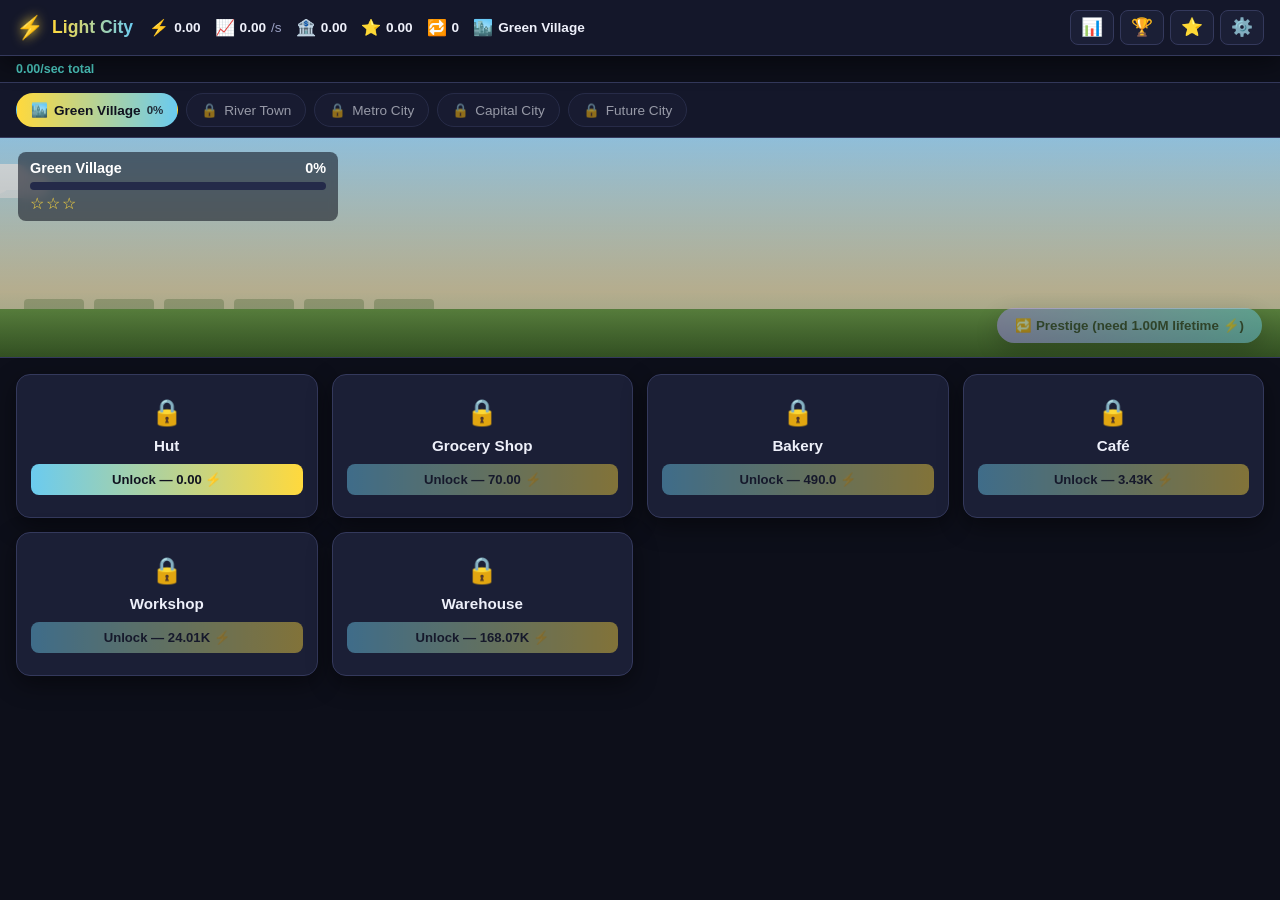
==== index.html @ 4cc93971 "Add files via upload" ====
<!DOCTYPE html>
<html lang="en">
<head>
<meta charset="UTF-8" />
<meta name="viewport" content="width=device-width, initial-scale=1, maximum-scale=1, user-scalable=no, viewport-fit=cover" />
<title>Light City — Idle Incremental</title>
<link rel="stylesheet" href="style.css" />
</head>
<body class="theme-dark">

  <!-- ============ TOP HUD ============ -->
  <header id="hud" class="hud">
    <div class="hud-brand">
      <span class="hud-logo">⚡</span>
      <span class="hud-title">Light City</span>
      <span id="hud-cosmetic-title" class="hud-cosmetic-title hidden"></span>
    </div>

    <div class="hud-stats">
      <div class="hud-stat" title="Current Sparks">
        <span class="hud-icon">⚡</span>
        <span id="hud-sparks" class="hud-value">0</span>
      </div>
      <div class="hud-stat" title="Sparks per second">
        <span class="hud-icon">📈</span>
        <span id="hud-sps" class="hud-value">0</span>/s
      </div>
      <div class="hud-stat" title="Total Lifetime Income">
        <span class="hud-icon">🏦</span>
        <span id="hud-lifetime" class="hud-value">0</span>
      </div>
      <div class="hud-stat" title="Ultimate Sparks">
        <span class="hud-icon">⭐</span>
        <span id="hud-ultimate" class="hud-value">0</span>
      </div>
      <div class="hud-stat" title="Prestige Count">
        <span class="hud-icon">🔁</span>
        <span id="hud-prestige" class="hud-value">0</span>
      </div>
      <div class="hud-stat" title="Current City">
        <span class="hud-icon">🏙️</span>
        <span id="hud-city" class="hud-value">Green Village</span>
      </div>
    </div>

    <div class="hud-actions">
      <button id="btn-stats" class="hud-btn" title="Statistics">📊</button>
      <button id="btn-achievements" class="hud-btn" title="Achievements">🏆</button>
      <button id="btn-prestige-shop" class="hud-btn" title="Prestige Shop">⭐</button>
      <button id="btn-settings" class="hud-btn" title="Settings">⚙️</button>
    </div>
  </header>

  <!-- ============ CITY TOTAL INCOME BAR ============ -->
  <div id="income-breakdown" class="income-breakdown"></div>

  <!-- ============ ACTIVE EVENT BUFFS ============ -->
  <div id="active-buffs-bar" class="active-buffs-bar"></div>

  <!-- ============ CITY TABS ============ -->
  <nav id="city-tabs" class="city-tabs"></nav>

  <!-- ============ MAIN GAME AREA ============ -->
  <main id="game-area" class="game-area">

    <!-- City scene (background/skyline/weather) -->
    <section id="city-scene" class="city-scene">
      <div id="scene-sky" class="scene-sky"></div>
      <div id="scene-weather" class="scene-weather"></div>
      <div id="scene-skyline" class="scene-skyline"></div>
      <div id="scene-ground" class="scene-ground"></div>

      <div class="city-scene-overlay">
        <div class="city-completion">
          <div class="city-completion-label">
            <span id="city-completion-name">Green Village</span>
            <span id="city-completion-pct">0%</span>
          </div>
          <div class="progress-bar city-progress">
            <div id="city-progress-fill" class="progress-fill"></div>
          </div>
          <div class="city-stars" id="city-stars">☆☆☆</div>
        </div>
        <div class="prestige-cta-wrap">
          <button id="btn-prestige" class="btn-prestige" disabled>🔁 Prestige</button>
        </div>
      </div>

      <!-- Random Bonus Event orb spawns here -->
      <div id="event-orb-layer" class="event-orb-layer"></div>
    </section>

    <!-- Building grid -->
    <section id="building-grid" class="building-grid"></section>
  </main>

  <!-- ============ FLOATING TEXT LAYER ============ -->
  <div id="floating-layer" class="floating-layer"></div>

  <!-- ============ NOTIFICATION TOASTS ============ -->
  <div id="toast-layer" class="toast-layer"></div>

  <!-- ============ CONFETTI LAYER ============ -->
  <canvas id="confetti-canvas" class="confetti-canvas"></canvas>

  <!-- ============ MODALS ============ -->

  <!-- City unlock screen -->
  <div id="modal-unlock" class="modal-overlay hidden">
    <div class="modal unlock-modal">
      <div class="unlock-preview" id="unlock-preview"></div>
      <h2 id="unlock-city-name">City Name</h2>
      <p class="unlock-reward" id="unlock-city-reward">Reward</p>
      <p class="unlock-cost">Cost: <span id="unlock-city-cost">0</span> ⚡</p>
      <div class="modal-actions">
        <button id="btn-unlock-confirm" class="btn btn-primary">Unlock City</button>
        <button id="btn-unlock-cancel" class="btn btn-secondary">Cancel</button>
      </div>
    </div>
  </div>

  <!-- City completion celebration -->
  <div id="modal-completion" class="modal-overlay hidden">
    <div class="modal completion-modal">
      <div class="completion-badge">🏆</div>
      <h2>City Complete!</h2>
      <p id="completion-city-name">Green Village</p>
      <p class="completion-reward" id="completion-reward-text"></p>
      <button id="btn-completion-close" class="btn btn-primary">Continue</button>
    </div>
  </div>

  <!-- Prestige confirm -->
  <div id="modal-prestige" class="modal-overlay hidden">
    <div class="modal prestige-modal">
      <div class="completion-badge">🔁</div>
      <h2>Prestige</h2>
      <p>Reset your progress in exchange for <strong id="prestige-gain-preview">0</strong> ⭐ Ultimate Sparks.</p>
      <p class="prestige-warning">Sparks, buildings, levels, upgrades, auto collectors, and city unlocks will reset. Ultimate Sparks, Lifetime Sparks, Prestige Upgrades and Achievements are kept.</p>
      <div class="modal-actions">
        <button id="btn-prestige-confirm" class="btn btn-primary">Confirm Prestige</button>
        <button id="btn-prestige-cancel" class="btn btn-secondary">Cancel</button>
      </div>
    </div>
  </div>

  <!-- Prestige shop -->
  <div id="modal-prestige-shop" class="modal-overlay hidden">
    <div class="modal wide-modal">
      <div class="modal-header">
        <h2>⭐ Prestige Shop</h2>
        <button class="modal-close" data-close="modal-prestige-shop">✕</button>
      </div>
      <p class="modal-subtitle">Ultimate Sparks: <span id="shop-ultimate-balance">0</span> ⭐</p>
      <div id="prestige-shop-list" class="prestige-shop-list"></div>
    </div>
  </div>

  <!-- Achievements -->
  <div id="modal-achievements" class="modal-overlay hidden">
    <div class="modal wide-modal">
      <div class="modal-header">
        <h2>🏆 Achievements</h2>
        <button class="modal-close" data-close="modal-achievements">✕</button>
      </div>
      <p class="modal-subtitle"><span id="achievements-progress">0/0</span> unlocked</p>
      <div id="achievements-list" class="achievements-list"></div>
    </div>
  </div>

  <!-- Statistics -->
  <div id="modal-stats" class="modal-overlay hidden">
    <div class="modal wide-modal">
      <div class="modal-header">
        <h2>📊 Statistics</h2>
        <button class="modal-close" data-close="modal-stats">✕</button>
      </div>
      <div id="stats-list" class="stats-list"></div>
    </div>
  </div>

  <!-- Settings -->
  <div id="modal-settings" class="modal-overlay hidden">
    <div class="modal">
      <div class="modal-header">
        <h2>⚙️ Settings</h2>
        <button class="modal-close" data-close="modal-settings">✕</button>
      </div>
      <div class="settings-list">
        <div class="settings-row">
          <span>Theme</span>
          <div class="segmented" id="setting-theme">
            <button data-value="dark" class="seg-btn active">🌙 Dark</button>
            <button data-value="light" class="seg-btn">☀️ Light</button>
          </div>
        </div>
        <div class="settings-row"><span>Sound Effects</span><label class="switch"><input type="checkbox" id="setting-sound" checked><span class="slider"></span></label></div>
        <div class="settings-row"><span>Music</span><label class="switch"><input type="checkbox" id="setting-music"><span class="slider"></span></label></div>
        <div class="settings-row"><span>Animations</span><label class="switch"><input type="checkbox" id="setting-animations" checked><span class="slider"></span></label></div>
        <div class="settings-row"><span>Floating Numbers</span><label class="switch"><input type="checkbox" id="setting-floating" checked><span class="slider"></span></label></div>
        <div class="settings-row"><span>Notifications</span><label class="switch"><input type="checkbox" id="setting-notifications" checked><span class="slider"></span></label></div>
        <hr class="settings-divider" />
        <div class="settings-row">
          <button id="btn-export-save" class="btn btn-secondary btn-block">Export Save</button>
        </div>
        <div class="settings-row">
          <button id="btn-import-save" class="btn btn-secondary btn-block">Import Save</button>
        </div>
        <div class="settings-row">
          <button id="btn-reset-save" class="btn btn-danger btn-block">Reset Save</button>
        </div>
      </div>
    </div>
  </div>

  <!-- Offline earnings popup -->
  <div id="modal-offline" class="modal-overlay hidden">
    <div class="modal">
      <div class="completion-badge">☕</div>
      <h2>Welcome Back!</h2>
      <p id="offline-time-away">You were away for 0m.</p>
      <p class="offline-earned">+<span id="offline-earned-amount">0</span> ⚡</p>
      <p class="offline-multiplier-text" id="offline-multiplier"></p>
      <button id="btn-offline-close" class="btn btn-primary">Collect</button>
    </div>
  </div>

  <!-- Hidden file input for import -->
  <input type="file" id="import-file-input" accept=".json,application/json" style="display:none" />

  <script>window.Game = {};</script>
  <script src="cities.js"></script>
  <script src="buildings.js"></script>
  <script src="prestige.js"></script>
  <script src="achievements.js"></script>
  <script src="audio.js"></script>
  <script src="settings.js"></script>
  <script src="save.js"></script>
  <script src="offline.js"></script>
  <script src="events.js"></script>
  <script src="game.js"></script>
</body>
</html>
---- style.css ----
/* =====================================================================
   Light City — style.css
   Theme variables, layout, per-city scenes, components, animations,
   and full responsive behavior (desktop / tablet / mobile, both
   orientations).
   ===================================================================== */

/* ---------------------------------------------------------------------
   Reset + base
   --------------------------------------------------------------------- */
* {
  box-sizing: border-box;
  margin: 0;
  padding: 0;
}

html, body {
  height: 100%;
  overflow-x: hidden;
  overscroll-behavior-x: none;
}

html {
  scroll-behavior: smooth;
  -webkit-text-size-adjust: 100%;
  text-size-adjust: 100%;
}

body {
  font-family: -apple-system, BlinkMacSystemFont, 'Segoe UI', Roboto, Helvetica, Arial, sans-serif;
  background: var(--bg);
  color: var(--text);
  transition: background 0.3s ease, color 0.3s ease;
  min-height: 100vh;
  display: flex;
  flex-direction: column;
  -webkit-tap-highlight-color: transparent;
  /* Safe-area clearance for notches / home indicators (no-ops on devices without them). */
  padding-left: env(safe-area-inset-left);
  padding-right: env(safe-area-inset-right);
}

button {
  font-family: inherit;
  cursor: pointer;
  border: none;
  background: none;
  color: inherit;
  touch-action: manipulation;
  -webkit-user-select: none;
  user-select: none;
  -webkit-touch-callout: none;
}
button:disabled { cursor: not-allowed; opacity: 0.45; }
button:active { transform: scale(0.96); }

.city-tab, .hud-btn {
  touch-action: manipulation;
  -webkit-user-select: none;
  user-select: none;
}

@media (prefers-reduced-motion: reduce) {
  * { animation: none !important; transition: none !important; }
}

/* ---------------------------------------------------------------------
   Theme variables
   --------------------------------------------------------------------- */
:root,
body.theme-dark {
  --bg: #0d0f1a;
  --bg-elevated: #14172a;
  --surface: #1b1f36;
  --surface-alt: #242a49;
  --border: #34395c;
  --text: #eef0fa;
  --text-dim: #9ba1c4;
  --accent: #ffd93d;
  --accent-2: #6bcbef;
  --success: #4ecdc4;
  --danger: #ff6b6b;
  --shadow: 0 8px 24px rgba(0,0,0,0.45);
  --radius: 14px;
  --radius-sm: 8px;
}

body.theme-light {
  --bg: #eef1fb;
  --bg-elevated: #ffffff;
  --surface: #ffffff;
  --surface-alt: #f2f4fc;
  --border: #d7dbee;
  --text: #1b1f36;
  --text-dim: #5a5f80;
  --accent: #e8a800;
  --accent-2: #2a8fb8;
  --success: #1f9d90;
  --danger: #d94848;
  --shadow: 0 8px 24px rgba(30,35,70,0.12);
}

body.no-animations * {
  animation: none !important;
  transition: none !important;
}

.hidden { display: none !important; }

/* ---------------------------------------------------------------------
   HUD
   --------------------------------------------------------------------- */
.hud {
  display: flex;
  align-items: center;
  gap: 16px;
  flex-wrap: wrap;
  background: var(--bg-elevated);
  border-bottom: 1px solid var(--border);
  padding: calc(10px + env(safe-area-inset-top)) 16px 10px;
  position: sticky;
  top: 0;
  z-index: 40;
  box-shadow: var(--shadow);
}

.hud-brand { display: flex; align-items: center; gap: 8px; font-weight: 800; font-size: 1.1rem; }
.hud-logo { font-size: 1.4rem; filter: drop-shadow(0 0 6px var(--accent)); }
.hud-title { background: linear-gradient(90deg, var(--accent), var(--accent-2)); -webkit-background-clip: text; background-clip: text; color: transparent; }

.hud-stats { display: flex; align-items: center; gap: 14px; flex-wrap: wrap; flex: 1; }
.hud-stat { display: flex; align-items: center; gap: 5px; font-size: 0.85rem; color: var(--text-dim); white-space: nowrap; }
.hud-icon { font-size: 1rem; }
.hud-value { color: var(--text); font-weight: 700; }

.hud-actions { display: flex; gap: 6px; }
.hud-btn {
  position: relative;
  font-size: 1.1rem;
  background: var(--surface);
  border: 1px solid var(--border);
  border-radius: var(--radius-sm);
  padding: 6px 10px;
  transition: transform 0.15s ease, background 0.15s ease;
}
.hud-btn:hover { background: var(--surface-alt); transform: translateY(-1px); }

.hud-cosmetic-title { font-size: 0.75rem; color: var(--accent); font-weight: 600; margin-left: 2px; }

/* ---------------------------------------------------------------------
   Income breakdown bar
   --------------------------------------------------------------------- */
.income-breakdown {
  display: flex;
  gap: 10px;
  align-items: center;
  flex-wrap: wrap;
  padding: 6px 16px;
  font-size: 0.78rem;
  color: var(--text-dim);
  background: var(--bg);
  border-bottom: 1px solid var(--border);
}
.income-part strong { color: var(--text); }
.income-op { color: var(--accent); font-weight: 700; }
.income-total { color: var(--success); font-weight: 800; }

/* ---------------------------------------------------------------------
   Active event buffs bar
   --------------------------------------------------------------------- */
.active-buffs-bar {
  display: flex; gap: 8px; flex-wrap: wrap; padding: 0 16px;
  background: var(--bg); border-bottom: 1px solid var(--border);
  max-height: 0; overflow: hidden; transition: max-height 0.2s ease, padding 0.2s ease;
}
.active-buffs-bar:not(.hidden) { max-height: 60px; padding: 6px 16px; }
.buff-chip {
  background: linear-gradient(90deg, rgba(255,217,61,0.18), rgba(107,203,239,0.18));
  border: 1px solid var(--accent);
  border-radius: 999px; padding: 4px 10px; font-size: 0.76rem; font-weight: 700; color: var(--text);
  animation: readyPulse 1.6s ease-in-out infinite;
}

/* ---------------------------------------------------------------------
   Random Bonus Event orb
   --------------------------------------------------------------------- */
.event-orb-layer { position: absolute; inset: 0; z-index: 30; pointer-events: none; }
.event-orb {
  position: absolute;
  pointer-events: auto;
  display: flex; flex-direction: column; align-items: center; gap: 2px;
  background: radial-gradient(circle at 30% 30%, #fff6c8, var(--accent) 70%);
  color: #10121f;
  border: 2px solid #fff;
  border-radius: 999px;
  padding: 10px 14px;
  box-shadow: 0 0 18px 4px rgba(255,217,61,0.7);
  animation: orbPulse 1.1s ease-in-out infinite;
  cursor: pointer;
  font-weight: 800;
  transform: translate(-50%, -50%);
}
.event-orb-icon { font-size: 1.4rem; line-height: 1; }
.event-orb-name { font-size: 0.68rem; white-space: nowrap; }
.event-orb-timer { font-size: 0.62rem; opacity: 0.75; }

@keyframes orbPulse {
  0%, 100% { transform: translate(-50%, -50%) scale(1); box-shadow: 0 0 18px 4px rgba(255,217,61,0.7); }
  50% { transform: translate(-50%, -50%) scale(1.08); box-shadow: 0 0 26px 8px rgba(255,217,61,0.9); }
}

.offline-multiplier-text { font-size: 0.72rem; color: var(--text-dim); }

/* ---------------------------------------------------------------------
   City tabs
   --------------------------------------------------------------------- */
.city-tabs {
  display: flex;
  gap: 8px;
  overflow-x: auto;
  overscroll-behavior-x: contain;
  -webkit-overflow-scrolling: touch;
  padding: 10px 16px;
  background: var(--bg-elevated);
  border-bottom: 1px solid var(--border);
}

/* Extra per-city details, rendered by game.js but only surfaced on the mobile
   vertical-card layout below — desktop/tablet keep the existing compact pill look. */
.city-tab-details { display: none; }
.city-tab {
  display: flex;
  align-items: center;
  gap: 6px;
  padding: 8px 14px;
  border-radius: 999px;
  background: var(--surface);
  border: 1px solid var(--border);
  font-size: 0.85rem;
  white-space: nowrap;
  transition: all 0.2s ease;
}
.city-tab:hover { background: var(--surface-alt); }
.city-tab.active { background: linear-gradient(90deg, var(--accent), var(--accent-2)); color: #10121f; font-weight: 700; border-color: transparent; }
.city-tab.locked { opacity: 0.6; }
.city-tab-pct { font-size: 0.72rem; opacity: 0.85; }

/* ---------------------------------------------------------------------
   Game area / city scene
   --------------------------------------------------------------------- */
.game-area { flex: 1; display: flex; flex-direction: column; }

.city-scene {
  position: relative;
  height: 220px;
  overflow: hidden;
  border-bottom: 1px solid var(--border);
}
.scene-sky, .scene-weather, .scene-skyline, .scene-ground { position: absolute; left: 0; right: 0; }
.scene-sky { top: 0; bottom: 0; }
.scene-ground { bottom: 0; height: 22%; }
.scene-skyline { bottom: 22%; height: 55%; display: flex; align-items: flex-end; gap: 10px; padding: 0 24px; }
.scene-weather { top: 0; bottom: 0; pointer-events: none; overflow: hidden; }

.skyline-building {
  flex: 1;
  max-width: 60px;
  background: var(--building-color, #444);
  border-radius: 4px 4px 0 0;
  opacity: 0.35;
  transition: height 0.6s ease, opacity 0.6s ease;
}
.skyline-building.lit { opacity: 1; box-shadow: 0 0 14px var(--building-glow, rgba(255,255,255,0.25)); }

.city-scene-overlay {
  position: absolute;
  inset: 0;
  display: flex;
  flex-direction: column;
  justify-content: space-between;
  padding: 14px 18px;
  background: linear-gradient(180deg, rgba(0,0,0,0.15), rgba(0,0,0,0.35));
}

.city-completion { background: rgba(10,12,24,0.55); backdrop-filter: blur(4px); border-radius: var(--radius-sm); padding: 8px 12px; max-width: 320px; }
.city-completion-label { display: flex; justify-content: space-between; color: #fff; font-weight: 700; font-size: 0.9rem; }
.city-progress { margin: 6px 0 4px; }
.city-stars { color: var(--accent); letter-spacing: 2px; }

.prestige-cta-wrap { align-self: flex-end; }
.btn-prestige {
  background: linear-gradient(90deg, #a78bfa, var(--accent-2));
  color: #10121f;
  font-weight: 800;
  padding: 10px 18px;
  border-radius: 999px;
  box-shadow: var(--shadow);
  transition: transform 0.15s ease;
}
.btn-prestige:not(:disabled):hover { transform: translateY(-2px) scale(1.02); }

/* ---- Per-city themes ------------------------------------------------ */
.theme-green-village {
  --building-color: #6b8f4e;
  --building-glow: rgba(255,244,190,0.5);
}
.theme-green-village .scene-sky { background: linear-gradient(180deg, #a8dfff 0%, #fef3c7 70%, #d9f2c4 100%); }
.theme-green-village .scene-ground { background: linear-gradient(180deg, #7cb356, #4d7a34); }
.theme-green-village .scene-weather::before,
.theme-green-village .scene-weather::after {
  content: ''; position: absolute; top: 12%; width: 90px; height: 26px; border-radius: 50px;
  background: rgba(255,255,255,0.85); box-shadow: 20px 8px 0 rgba(255,255,255,0.7), -20px 4px 0 rgba(255,255,255,0.6);
  animation: drift 40s linear infinite;
}
.theme-green-village .scene-weather::after { top: 26%; left: -120px; animation-delay: -20s; }
.theme-green-village .scene-weather::before { left: -60px; }

.theme-river-town {
  --building-color: #c96b4a;
  --building-glow: rgba(255,170,110,0.55);
}
.theme-river-town .scene-sky { background: linear-gradient(180deg, #2c2350 0%, #b8446b 45%, #ffb37a 85%, #ffd9a0 100%); }
.theme-river-town .scene-ground { background: linear-gradient(180deg, #3f7a9e, #274f68); }
.theme-river-town .scene-weather::before {
  content: ''; position: absolute; left: 50%; top: 18%; width: 70px; height: 70px; margin-left: -35px;
  background: radial-gradient(circle, #ffe08a 0%, #ffb35a 60%, rgba(255,179,90,0) 100%);
  border-radius: 50%; animation: pulseGlow 6s ease-in-out infinite;
}

.theme-metro-city {
  --building-color: #3a3f66;
  --building-glow: rgba(120,200,255,0.7);
}
.theme-metro-city .scene-sky { background: linear-gradient(180deg, #060814 0%, #101433 60%, #1a1f4a 100%); }
.theme-metro-city .scene-ground { background: linear-gradient(180deg, #14172a, #05060c); }
.theme-metro-city .scene-weather { background-image: radial-gradient(1.5px 1.5px at 20% 20%, #fff, transparent), radial-gradient(1.5px 1.5px at 60% 40%, #fff, transparent), radial-gradient(1px 1px at 80% 15%, #fff, transparent), radial-gradient(1.5px 1.5px at 35% 65%, #fff, transparent), radial-gradient(1px 1px at 90% 55%, #fff, transparent); animation: twinkle 3s ease-in-out infinite; }

.theme-capital-city {
  --building-color: #7a6a3f;
  --building-glow: rgba(255,215,120,0.65);
}
.theme-capital-city .scene-sky { background: linear-gradient(180deg, #1a1330 0%, #3c1f4d 55%, #7a3b52 100%); }
.theme-capital-city .scene-ground { background: linear-gradient(180deg, #4a3b1f, #241a0c); }
.theme-capital-city .scene-weather::before {
  content: ''; position: absolute; inset: 0;
  background-image: radial-gradient(2px 2px at 15% 25%, gold, transparent), radial-gradient(1.5px 1.5px at 70% 15%, gold, transparent), radial-gradient(2px 2px at 45% 40%, gold, transparent);
  animation: twinkle 4s ease-in-out infinite;
}

.theme-future-city {
  --building-color: #1f2a4a;
  --building-glow: rgba(0,255,225,0.85);
}
.theme-future-city .scene-sky { background: linear-gradient(180deg, #050014 0%, #170a33 55%, #2d0a4d 100%); }
.theme-future-city .scene-ground {
  background: repeating-linear-gradient(90deg, #0d0424, #0d0424 18px, #1c0b47 19px, #1c0b47 20px);
  box-shadow: 0 -2px 20px rgba(0,255,225,0.35);
}
.theme-future-city .scene-weather::before {
  content: ''; position: absolute; inset: 0;
  background-image: radial-gradient(2px 2px at 25% 30%, #0ff, transparent), radial-gradient(2px 2px at 75% 20%, #f0f, transparent), radial-gradient(1.5px 1.5px at 55% 50%, #0ff, transparent);
  animation: twinkle 2.4s ease-in-out infinite;
}
.theme-future-city .skyline-building.lit { animation: neonPulse 2.4s ease-in-out infinite; }

/* ---------------------------------------------------------------------
   Building grid + cards
   --------------------------------------------------------------------- */
.building-grid {
  display: grid;
  grid-template-columns: repeat(auto-fill, minmax(260px, 1fr));
  gap: 14px;
  padding: 16px;
}

.building-card {
  background: var(--surface);
  border: 1px solid var(--border);
  border-radius: var(--radius);
  padding: 14px;
  display: flex;
  flex-direction: column;
  gap: 8px;
  box-shadow: var(--shadow);
  transition: transform 0.15s ease, box-shadow 0.15s ease;
}
.building-card:hover { transform: translateY(-2px); }
.building-card.locked { align-items: center; text-align: center; gap: 10px; padding: 22px 14px; }
.building-card.maxed { border-color: var(--accent); box-shadow: 0 0 0 1px var(--accent), var(--shadow); }

.building-icon { font-size: 1.6rem; }
.building-header { display: flex; align-items: center; gap: 8px; }
.building-name { flex: 1; font-weight: 700; font-size: 0.95rem; }
.building-level { font-size: 0.75rem; color: var(--text-dim); background: var(--surface-alt); padding: 2px 8px; border-radius: 999px; }

.building-stats { display: flex; justify-content: space-between; font-size: 0.78rem; color: var(--text-dim); }

.progress-bar { height: 8px; border-radius: 999px; background: var(--surface-alt); overflow: hidden; }
.progress-fill { height: 100%; background: linear-gradient(90deg, var(--accent-2), var(--accent)); width: 0%; transition: width 0.15s linear; }
.city-progress { height: 8px; }
.city-progress .progress-fill { background: linear-gradient(90deg, #a78bfa, var(--accent-2)); }

.collect-btn {
  background: var(--surface-alt);
  border: 1px solid var(--border);
  border-radius: var(--radius-sm);
  padding: 8px;
  font-weight: 700;
  font-size: 0.85rem;
  transition: all 0.2s ease;
}
.collect-btn.ready { background: linear-gradient(90deg, var(--accent), #ffb43d); color: #10121f; animation: readyPulse 1s ease-in-out infinite; }
.collect-btn.auto { background: var(--surface); color: var(--text-dim); }

.building-actions { display: flex; flex-direction: column; gap: 6px; }
.btn { border-radius: var(--radius-sm); padding: 8px 10px; font-size: 0.82rem; font-weight: 600; transition: all 0.15s ease; }
.btn-small { background: var(--surface-alt); border: 1px solid var(--border); }
.btn-small:not(:disabled):hover { background: var(--border); }
.btn-primary { background: linear-gradient(90deg, var(--accent-2), var(--accent)); color: #10121f; }
.btn-secondary { background: var(--surface-alt); border: 1px solid var(--border); }
.btn-danger { background: var(--danger); color: #fff; }
.btn-upgrade { background: linear-gradient(90deg, #a78bfa, var(--accent-2)); color: #10121f; }
.btn-auto { background: linear-gradient(90deg, var(--success), var(--accent-2)); color: #10121f; }
.btn-block { width: 100%; }
.upgrade-badge { text-align: center; font-size: 0.78rem; color: var(--success); font-weight: 700; }
.building-lifetime { font-size: 0.7rem; color: var(--text-dim); text-align: right; }
.building-prestige-level { color: var(--accent); }

.glow-pulse { animation: glowPulse 0.9s ease-out; }

/* ---------------------------------------------------------------------
   Floating text / toasts / confetti / screen flash
   --------------------------------------------------------------------- */
.floating-layer { position: fixed; inset: 0; pointer-events: none; z-index: 200; }
.floating-text {
  position: fixed;
  transform: translate(-50%, 0);
  font-weight: 800;
  color: var(--accent);
  text-shadow: 0 1px 4px rgba(0,0,0,0.5);
  animation: floatUp 1.2s ease-out forwards;
  white-space: nowrap;
}
.floating-text.crit { color: #ff6b6b; font-size: 1.15em; }

.toast-layer {
  position: fixed;
  top: calc(70px + env(safe-area-inset-top));
  right: calc(16px + env(safe-area-inset-right));
  display: flex;
  flex-direction: column;
  gap: 8px;
  z-index: 300;
  max-width: 90vw;
}
.toast {
  background: var(--surface);
  border: 1px solid var(--border);
  border-left: 4px solid var(--accent-2);
  border-radius: var(--radius-sm);
  padding: 10px 14px;
  font-size: 0.85rem;
  box-shadow: var(--shadow);
  animation: slideIn 0.25s ease-out;
}
.toast-success { border-left-color: var(--success); }
.toast-error { border-left-color: var(--danger); }
.toast-achievement { border-left-color: var(--accent); }
.toast-out { opacity: 0; transform: translateX(20px); transition: all 0.3s ease; }

.confetti-canvas { position: fixed; inset: 0; pointer-events: none; z-index: 250; display: none; }
.confetti-canvas.active { display: block; }

.screen-flash {
  position: fixed; inset: 0; background: radial-gradient(circle, rgba(255,255,255,0.6), rgba(255,255,255,0));
  z-index: 260; pointer-events: none; animation: flashOut 0.7s ease-out forwards;
}

/* ---------------------------------------------------------------------
   Modals
   --------------------------------------------------------------------- */
.modal-overlay {
  position: fixed; inset: 0; background: rgba(5,6,14,0.6);
  display: flex; align-items: center; justify-content: center;
  z-index: 400; padding: 16px; backdrop-filter: blur(2px);
  animation: fadeIn 0.2s ease-out;
}
.modal-overlay.hidden { display: none; }

.modal {
  background: var(--surface);
  border: 1px solid var(--border);
  border-radius: var(--radius);
  padding: 24px;
  max-width: 420px;
  width: 100%;
  max-height: 85vh;
  overflow-y: auto;
  -webkit-overflow-scrolling: touch;
  text-align: center;
  box-shadow: var(--shadow);
  animation: popIn 0.25s ease-out;
  padding-bottom: calc(24px + env(safe-area-inset-bottom));
}
.wide-modal { max-width: 640px; text-align: left; }

.modal-header { display: flex; justify-content: space-between; align-items: center; margin-bottom: 6px; }
.modal-close { font-size: 1.1rem; background: var(--surface-alt); border-radius: var(--radius-sm); padding: 4px 10px; }
.modal-subtitle { color: var(--text-dim); font-size: 0.85rem; margin-bottom: 14px; }
.modal-actions { display: flex; gap: 10px; margin-top: 18px; justify-content: center; }
.modal h2 { margin-bottom: 8px; }
.modal p { color: var(--text-dim); font-size: 0.9rem; margin-bottom: 6px; }

.completion-badge { font-size: 3rem; margin-bottom: 6px; animation: popIn 0.4s ease-out; }
.completion-reward, .prestige-warning { color: var(--text); }
.prestige-warning { font-size: 0.78rem; color: var(--text-dim); }
.offline-earned { font-size: 1.4rem; font-weight: 800; color: var(--success); margin: 10px 0; }

.unlock-preview { height: 90px; border-radius: var(--radius-sm); margin-bottom: 14px; background-size: cover; }
.unlock-preview.theme-green-village { background: linear-gradient(180deg, #a8dfff, #d9f2c4); }
.unlock-preview.theme-river-town { background: linear-gradient(180deg, #2c2350, #ffb37a); }
.unlock-preview.theme-metro-city { background: linear-gradient(180deg, #060814, #1a1f4a); }
.unlock-preview.theme-capital-city { background: linear-gradient(180deg, #1a1330, #7a3b52); }
.unlock-preview.theme-future-city { background: linear-gradient(180deg, #050014, #2d0a4d); }
.unlock-reward { color: var(--success); font-weight: 700; }
.unlock-cost { color: var(--accent); font-weight: 700; }

.prestige-shop-list, .achievements-list, .stats-list { display: flex; flex-direction: column; gap: 10px; }
.achievements-list { display: grid; grid-template-columns: repeat(auto-fill, minmax(180px, 1fr)); gap: 10px; }

.shop-row { display: flex; align-items: center; gap: 10px; background: var(--surface-alt); border-radius: var(--radius-sm); padding: 10px; }
.shop-row.maxed { opacity: 0.7; }
.shop-icon { font-size: 1.5rem; }
.shop-info { flex: 1; }
.shop-name { font-weight: 700; font-size: 0.88rem; }
.shop-level { color: var(--text-dim); font-size: 0.72rem; font-weight: 400; }
.shop-desc { color: var(--text-dim); font-size: 0.76rem; }

.achievement-card { background: var(--surface-alt); border-radius: var(--radius-sm); padding: 12px; text-align: center; }
.achievement-card.locked { opacity: 0.5; }
.achievement-icon { font-size: 1.6rem; }
.achievement-name { font-weight: 700; font-size: 0.85rem; margin: 4px 0; }
.achievement-desc { font-size: 0.72rem; color: var(--text-dim); }
.achievement-bonus { font-size: 0.72rem; color: var(--success); margin-top: 4px; }

.stat-row { display: flex; justify-content: space-between; background: var(--surface-alt); border-radius: var(--radius-sm); padding: 8px 12px; font-size: 0.85rem; }

/* ---- Settings ---------------------------------------------------- */
.settings-list { display: flex; flex-direction: column; gap: 12px; text-align: left; }
.settings-row { display: flex; justify-content: space-between; align-items: center; font-size: 0.9rem; }
.settings-divider { border: none; border-top: 1px solid var(--border); margin: 4px 0; }

.segmented { display: flex; background: var(--surface-alt); border-radius: 999px; padding: 3px; }
.seg-btn { padding: 5px 12px; border-radius: 999px; font-size: 0.8rem; }
.seg-btn.active { background: linear-gradient(90deg, var(--accent-2), var(--accent)); color: #10121f; font-weight: 700; }

.switch { position: relative; display: inline-block; width: 42px; height: 24px; }
.switch input { opacity: 0; width: 0; height: 0; }
.slider { position: absolute; cursor: pointer; inset: 0; background: var(--surface-alt); border: 1px solid var(--border); border-radius: 999px; transition: 0.2s; }
.slider::before { content: ''; position: absolute; height: 18px; width: 18px; left: 2px; bottom: 2px; background: var(--text-dim); border-radius: 50%; transition: 0.2s; }
.switch input:checked + .slider { background: var(--accent-2); }
.switch input:checked + .slider::before { transform: translateX(18px); background: #10121f; }

/* ---------------------------------------------------------------------
   Animations
   --------------------------------------------------------------------- */
@keyframes floatUp { 0% { opacity: 1; transform: translate(-50%, 0); } 100% { opacity: 0; transform: translate(-50%, -60px); } }
@keyframes slideIn { from { opacity: 0; transform: translateX(20px); } to { opacity: 1; transform: translateX(0); } }
@keyframes fadeIn { from { opacity: 0; } to { opacity: 1; } }
@keyframes popIn { from { opacity: 0; transform: scale(0.9); } to { opacity: 1; transform: scale(1); } }
@keyframes flashOut { from { opacity: 1; } to { opacity: 0; } }
@keyframes readyPulse { 0%, 100% { box-shadow: 0 0 0 0 rgba(255,217,61,0.5); } 50% { box-shadow: 0 0 0 6px rgba(255,217,61,0); } }
@keyframes glowPulse { 0% { box-shadow: 0 0 0 0 var(--accent); } 100% { box-shadow: 0 0 24px 6px transparent; } }
@keyframes drift { from { transform: translateX(0); } to { transform: translateX(120vw); } }
@keyframes pulseGlow { 0%, 100% { opacity: 0.7; } 50% { opacity: 1; } }
@keyframes twinkle { 0%, 100% { opacity: 0.6; } 50% { opacity: 1; } }
@keyframes neonPulse { 0%, 100% { filter: brightness(1); } 50% { filter: brightness(1.4); } }

/* =======================================================================
   Responsive — tablet / mobile / landscape / safe-area
   Desktop styles above are the baseline design; everything below only
   ADAPTS layout for smaller screens without altering colors, components,
   or gameplay. Tiers: >900px desktop (default), 601-900px tablet,
   <=600px mobile phones, plus landscape-height and reduced-motion cases.
   ======================================================================= */

/* ---- Tablet (two-column grids, slightly denser HUD) ------------------ */
@media (max-width: 900px) {
  .hud-stats { gap: 10px; }
  .hud-stat { font-size: 0.78rem; }
  .city-scene { height: 180px; }
  .building-grid { grid-template-columns: repeat(2, 1fr); }
  .achievements-list { grid-template-columns: repeat(auto-fill, minmax(150px, 1fr)); }
}

/* ---- Mobile phones (320-768px) ---------------------------------------
   Everything fits within the viewport width, nothing scrolls sideways,
   tap targets grow to a comfortable minimum, and the HUD/city list
   restructure into stacked cards. */
@media (max-width: 768px) {
  /* Ambient/decorative loops only — floating income, building glow, toasts,
     confetti and popIn (achievement/prestige) animations are untouched. */
  .theme-green-village .scene-weather::before,
  .theme-green-village .scene-weather::after,
  .theme-river-town .scene-weather::before,
  .theme-metro-city .scene-weather,
  .theme-capital-city .scene-weather::before,
  .theme-future-city .scene-weather::before,
  .theme-future-city .skyline-building.lit,
  .event-orb {
    animation: none;
  }
  .event-orb { box-shadow: 0 0 10px 2px rgba(255,217,61,0.6); }
}

@media (max-width: 600px) {
  /* ---- Header / HUD --------------------------------------------------- */
  .hud {
    padding: calc(8px + env(safe-area-inset-top)) 10px 8px;
    gap: 8px;
    row-gap: 6px;
  }
  .hud-title { display: none; }
  .hud-brand { font-size: 1rem; min-width: 0; }
  .hud-cosmetic-title { display: none; } /* saves space on the smallest screens; still visible in Achievements */

  .hud-stats {
    order: 3;
    width: 100%;
    display: grid;
    grid-template-columns: repeat(2, 1fr);
    gap: 8px;
  }
  .hud-stat {
    background: var(--surface-alt);
    border: 1px solid var(--border);
    border-radius: var(--radius-sm);
    padding: 8px 10px;
    font-size: clamp(0.68rem, 2.8vw, 0.8rem);
    justify-content: flex-start;
    overflow: hidden;
  }
  .hud-value { overflow: hidden; text-overflow: ellipsis; }
  .hud-actions { margin-left: auto; gap: 8px; }
  .hud-btn { min-width: 44px; min-height: 44px; padding: 8px; font-size: 1.2rem; }

  .income-breakdown { font-size: 0.72rem; padding: 6px 10px; }

  /* ---- City menu: vertical cards with full detail ---------------------- */
  .city-tabs {
    flex-direction: column;
    align-items: stretch;
    gap: 10px;
    padding: 12px;
    overflow-x: visible;
  }
  .city-tab {
    flex-wrap: wrap;
    width: 100%;
    padding: 14px;
    border-radius: var(--radius-sm);
    min-height: 44px;
  }
  .city-tab-name { font-size: 1rem; }
  .city-tab-details {
    display: flex;
    width: 100%;
    justify-content: space-between;
    margin-top: 6px;
    padding-top: 6px;
    border-top: 1px solid rgba(255,255,255,0.12);
    font-size: 0.76rem;
    color: var(--text-dim);
  }
  .city-tab.active .city-tab-details { color: rgba(16,18,31,0.75); border-top-color: rgba(16,18,31,0.2); }
  .city-tab-status { font-weight: 700; }

  /* ---- City scene -------------------------------------------------- */
  .city-scene { height: 150px; }
  .city-completion { max-width: 100%; }

  /* ---- Building grid + cards ----------------------------------------- */
  .building-grid { grid-template-columns: 1fr; padding: 10px; gap: 12px; }
  .building-card { padding: 16px; gap: 10px; }
  .building-card:hover { transform: none; } /* avoid a "stuck hover" look after tapping on touch devices */
  .building-name { font-size: clamp(0.9rem, 3.6vw, 1rem); overflow-wrap: anywhere; }
  .building-icon { font-size: 1.8rem; }
  .building-stats { font-size: 0.8rem; flex-wrap: wrap; gap: 4px; }

  /* ---- Buttons: comfortable 48px touch targets everywhere ------------- */
  .btn, .collect-btn, .hud-btn, .city-tab, .seg-btn {
    min-height: 48px;
    font-size: clamp(0.82rem, 3.2vw, 0.95rem);
  }
  .building-actions .btn { min-height: 46px; }
  .btn-prestige { min-height: 48px; width: 100%; }
  .prestige-cta-wrap { width: 100%; align-self: stretch; }

  /* ---- Modals: 92% width, stacked full-width actions -------------------- */
  .modal-overlay { padding: 10px; }
  .modal { width: 92%; padding: 20px; }
  .wide-modal { width: 94%; }
  .modal h2 { font-size: clamp(1.05rem, 4.5vw, 1.3rem); }
  .modal-actions { flex-direction: column; }
  .modal-actions .btn { width: 100%; min-height: 48px; }
  .achievements-list { grid-template-columns: repeat(auto-fill, minmax(130px, 1fr)); }
  .prestige-shop-list .shop-row { flex-wrap: wrap; }

  /* ---- Toasts / floating layer: clear of home indicator ---------------- */
  .toast-layer {
    top: auto;
    bottom: calc(12px + env(safe-area-inset-bottom));
    right: 12px;
    left: 12px;
    max-width: 100%;
  }
}

@media (max-width: 360px) {
  .hud-stats { grid-template-columns: repeat(2, 1fr); gap: 6px; }
  .hud-stat { padding: 6px 8px; }
  .building-grid { padding: 8px; gap: 10px; }
}

/* ---- Landscape phones (short viewport height) ------------------------- */
@media (max-width: 900px) and (orientation: landscape) and (max-height: 500px) {
  .city-scene { height: 110px; }
  .hud { padding-top: calc(6px + env(safe-area-inset-top)); padding-bottom: 6px; }
  .hud-stats { grid-template-columns: repeat(3, 1fr); }
  .building-grid { grid-template-columns: repeat(3, 1fr); padding: 8px; gap: 8px; }
  .city-tabs { flex-direction: row; overflow-x: auto; }
  .city-tab-details { display: none; } /* not enough vertical room for the mobile detail card */
  .modal { max-height: 80vh; }
}
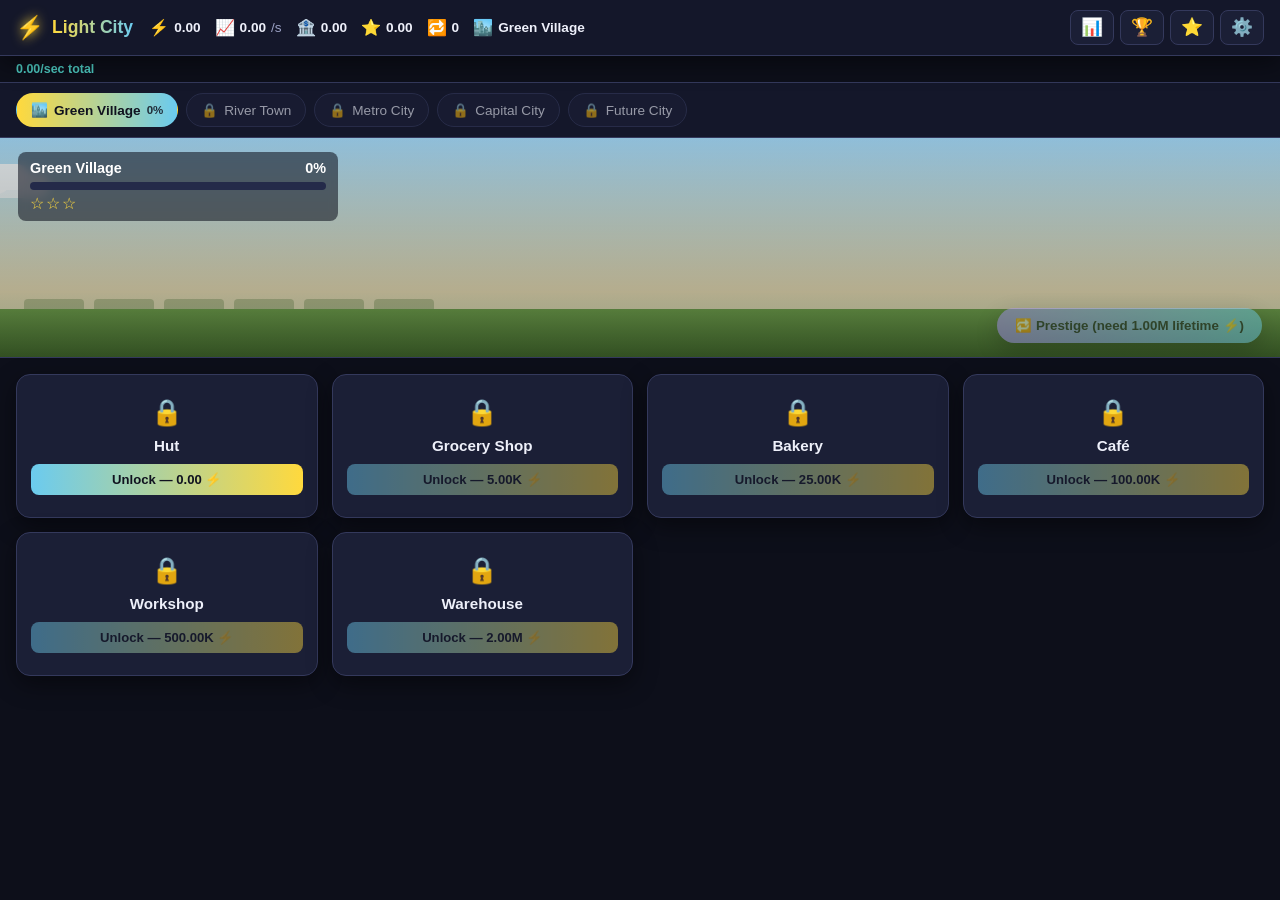
==== commit 5478cbc7: "Add files via upload" ====
--- a/index.html
+++ b/index.html
@@ -163,7 +163,7 @@
         <h2>🏆 Achievements</h2>
         <button class="modal-close" data-close="modal-achievements">✕</button>
       </div>
-      <p class="modal-subtitle"><span id="achievements-progress">0/0</span> unlocked</p>
+      <p class="modal-subtitle"><span id="achievements-progress">0/0 claimed</span></p>
       <div id="achievements-list" class="achievements-list"></div>
     </div>
   </div>
@@ -217,11 +217,11 @@
   <div id="modal-offline" class="modal-overlay hidden">
     <div class="modal">
       <div class="completion-badge">☕</div>
-      <h2>Welcome Back!</h2>
-      <p id="offline-time-away">You were away for 0m.</p>
-      <p class="offline-earned">+<span id="offline-earned-amount">0</span> ⚡</p>
+      <h2>Offline Earnings</h2>
+      <p id="offline-time-away">Time Away: 0m</p>
+      <p class="offline-earned">Earned: +<span id="offline-earned-amount">0</span> ⚡</p>
       <p class="offline-multiplier-text" id="offline-multiplier"></p>
-      <button id="btn-offline-close" class="btn btn-primary">Collect</button>
+      <button id="btn-offline-claim" class="btn btn-primary">Claim</button>
     </div>
   </div>
 
--- a/style.css
+++ b/style.css
@@ -536,12 +536,45 @@
 .shop-level { color: var(--text-dim); font-size: 0.72rem; font-weight: 400; }
 .shop-desc { color: var(--text-dim); font-size: 0.76rem; }
 
-.achievement-card { background: var(--surface-alt); border-radius: var(--radius-sm); padding: 12px; text-align: center; }
-.achievement-card.locked { opacity: 0.5; }
+.achievement-card {
+  background: var(--surface-alt);
+  border: 1px solid var(--border);
+  border-radius: var(--radius-sm);
+  padding: 12px;
+  text-align: center;
+  display: flex;
+  flex-direction: column;
+  gap: 4px;
+}
+.achievement-card.status-locked { opacity: 0.55; }
+.achievement-card.status-in_progress { opacity: 0.85; border-color: var(--accent-2); }
+.achievement-card.status-ready { border-color: var(--accent); box-shadow: 0 0 0 1px var(--accent); animation: readyPulse 1.8s ease-in-out infinite; }
+.achievement-card.status-claimed { opacity: 0.9; }
+
 .achievement-icon { font-size: 1.6rem; }
-.achievement-name { font-weight: 700; font-size: 0.85rem; margin: 4px 0; }
+.achievement-name { font-weight: 700; font-size: 0.85rem; margin: 4px 0 0; }
 .achievement-desc { font-size: 0.72rem; color: var(--text-dim); }
-.achievement-bonus { font-size: 0.72rem; color: var(--success); margin-top: 4px; }
+.achievement-reward { font-size: 0.72rem; color: var(--success); margin-top: 2px; }
+
+.achievement-progress-bar { height: 6px; margin-top: 2px; }
+.achievement-progress-text { font-size: 0.66rem; color: var(--text-dim); font-variant-numeric: tabular-nums; }
+
+.achievement-status-badge {
+  margin-top: 4px;
+  font-size: 0.66rem;
+  font-weight: 700;
+  letter-spacing: 0.03em;
+  text-transform: uppercase;
+  padding: 3px 8px;
+  border-radius: 999px;
+  align-self: center;
+}
+.achievement-status-badge.status-locked { background: var(--surface); color: var(--text-dim); }
+.achievement-status-badge.status-in_progress { background: rgba(107,203,239,0.18); color: var(--accent-2); }
+.achievement-status-badge.status-ready { background: rgba(255,217,61,0.2); color: var(--accent); }
+.achievement-status-badge.status-claimed { background: rgba(78,205,196,0.18); color: var(--success); }
+
+.achievement-claim-btn { margin-top: 2px; }
 
 .stat-row { display: flex; justify-content: space-between; background: var(--surface-alt); border-radius: var(--radius-sm); padding: 8px 12px; font-size: 0.85rem; }
 
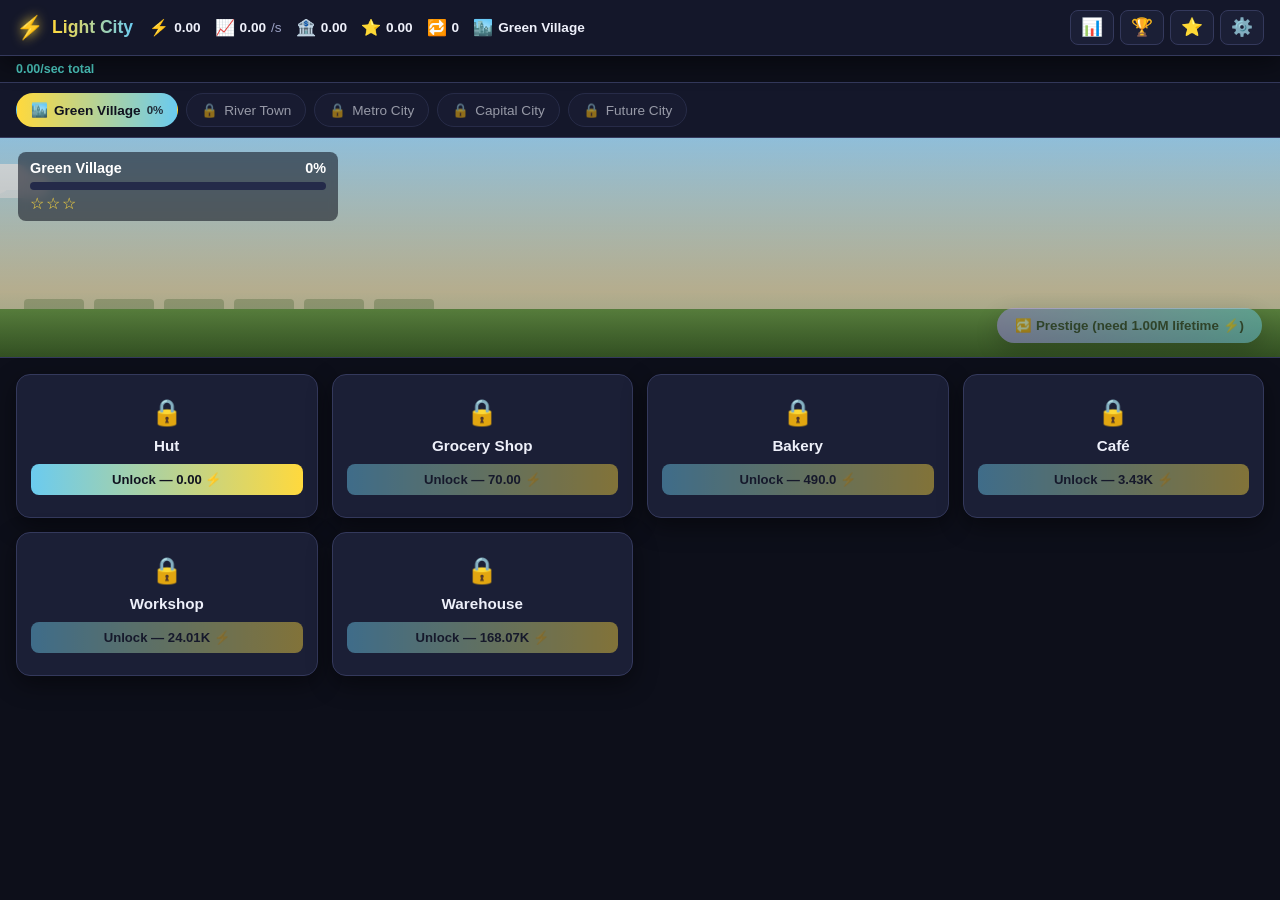
==== commit 1ac08a0f: "Add files via upload" ====
--- a/index.html
+++ b/index.html
@@ -163,7 +163,7 @@
         <h2>🏆 Achievements</h2>
         <button class="modal-close" data-close="modal-achievements">✕</button>
       </div>
-      <p class="modal-subtitle"><span id="achievements-progress">0/0 claimed</span></p>
+      <p class="modal-subtitle"><span id="achievements-progress">0/0</span> unlocked</p>
       <div id="achievements-list" class="achievements-list"></div>
     </div>
   </div>
@@ -217,11 +217,11 @@
   <div id="modal-offline" class="modal-overlay hidden">
     <div class="modal">
       <div class="completion-badge">☕</div>
-      <h2>Offline Earnings</h2>
-      <p id="offline-time-away">Time Away: 0m</p>
-      <p class="offline-earned">Earned: +<span id="offline-earned-amount">0</span> ⚡</p>
+      <h2>Welcome Back!</h2>
+      <p id="offline-time-away">You were away for 0m.</p>
+      <p class="offline-earned">+<span id="offline-earned-amount">0</span> ⚡</p>
       <p class="offline-multiplier-text" id="offline-multiplier"></p>
-      <button id="btn-offline-claim" class="btn btn-primary">Claim</button>
+      <button id="btn-offline-close" class="btn btn-primary">Collect</button>
     </div>
   </div>
 
--- a/style.css
+++ b/style.css
@@ -536,45 +536,12 @@
 .shop-level { color: var(--text-dim); font-size: 0.72rem; font-weight: 400; }
 .shop-desc { color: var(--text-dim); font-size: 0.76rem; }
 
-.achievement-card {
-  background: var(--surface-alt);
-  border: 1px solid var(--border);
-  border-radius: var(--radius-sm);
-  padding: 12px;
-  text-align: center;
-  display: flex;
-  flex-direction: column;
-  gap: 4px;
-}
-.achievement-card.status-locked { opacity: 0.55; }
-.achievement-card.status-in_progress { opacity: 0.85; border-color: var(--accent-2); }
-.achievement-card.status-ready { border-color: var(--accent); box-shadow: 0 0 0 1px var(--accent); animation: readyPulse 1.8s ease-in-out infinite; }
-.achievement-card.status-claimed { opacity: 0.9; }
-
+.achievement-card { background: var(--surface-alt); border-radius: var(--radius-sm); padding: 12px; text-align: center; }
+.achievement-card.locked { opacity: 0.5; }
 .achievement-icon { font-size: 1.6rem; }
-.achievement-name { font-weight: 700; font-size: 0.85rem; margin: 4px 0 0; }
+.achievement-name { font-weight: 700; font-size: 0.85rem; margin: 4px 0; }
 .achievement-desc { font-size: 0.72rem; color: var(--text-dim); }
-.achievement-reward { font-size: 0.72rem; color: var(--success); margin-top: 2px; }
-
-.achievement-progress-bar { height: 6px; margin-top: 2px; }
-.achievement-progress-text { font-size: 0.66rem; color: var(--text-dim); font-variant-numeric: tabular-nums; }
-
-.achievement-status-badge {
-  margin-top: 4px;
-  font-size: 0.66rem;
-  font-weight: 700;
-  letter-spacing: 0.03em;
-  text-transform: uppercase;
-  padding: 3px 8px;
-  border-radius: 999px;
-  align-self: center;
-}
-.achievement-status-badge.status-locked { background: var(--surface); color: var(--text-dim); }
-.achievement-status-badge.status-in_progress { background: rgba(107,203,239,0.18); color: var(--accent-2); }
-.achievement-status-badge.status-ready { background: rgba(255,217,61,0.2); color: var(--accent); }
-.achievement-status-badge.status-claimed { background: rgba(78,205,196,0.18); color: var(--success); }
-
-.achievement-claim-btn { margin-top: 2px; }
+.achievement-bonus { font-size: 0.72rem; color: var(--success); margin-top: 4px; }
 
 .stat-row { display: flex; justify-content: space-between; background: var(--surface-alt); border-radius: var(--radius-sm); padding: 8px 12px; font-size: 0.85rem; }
 
